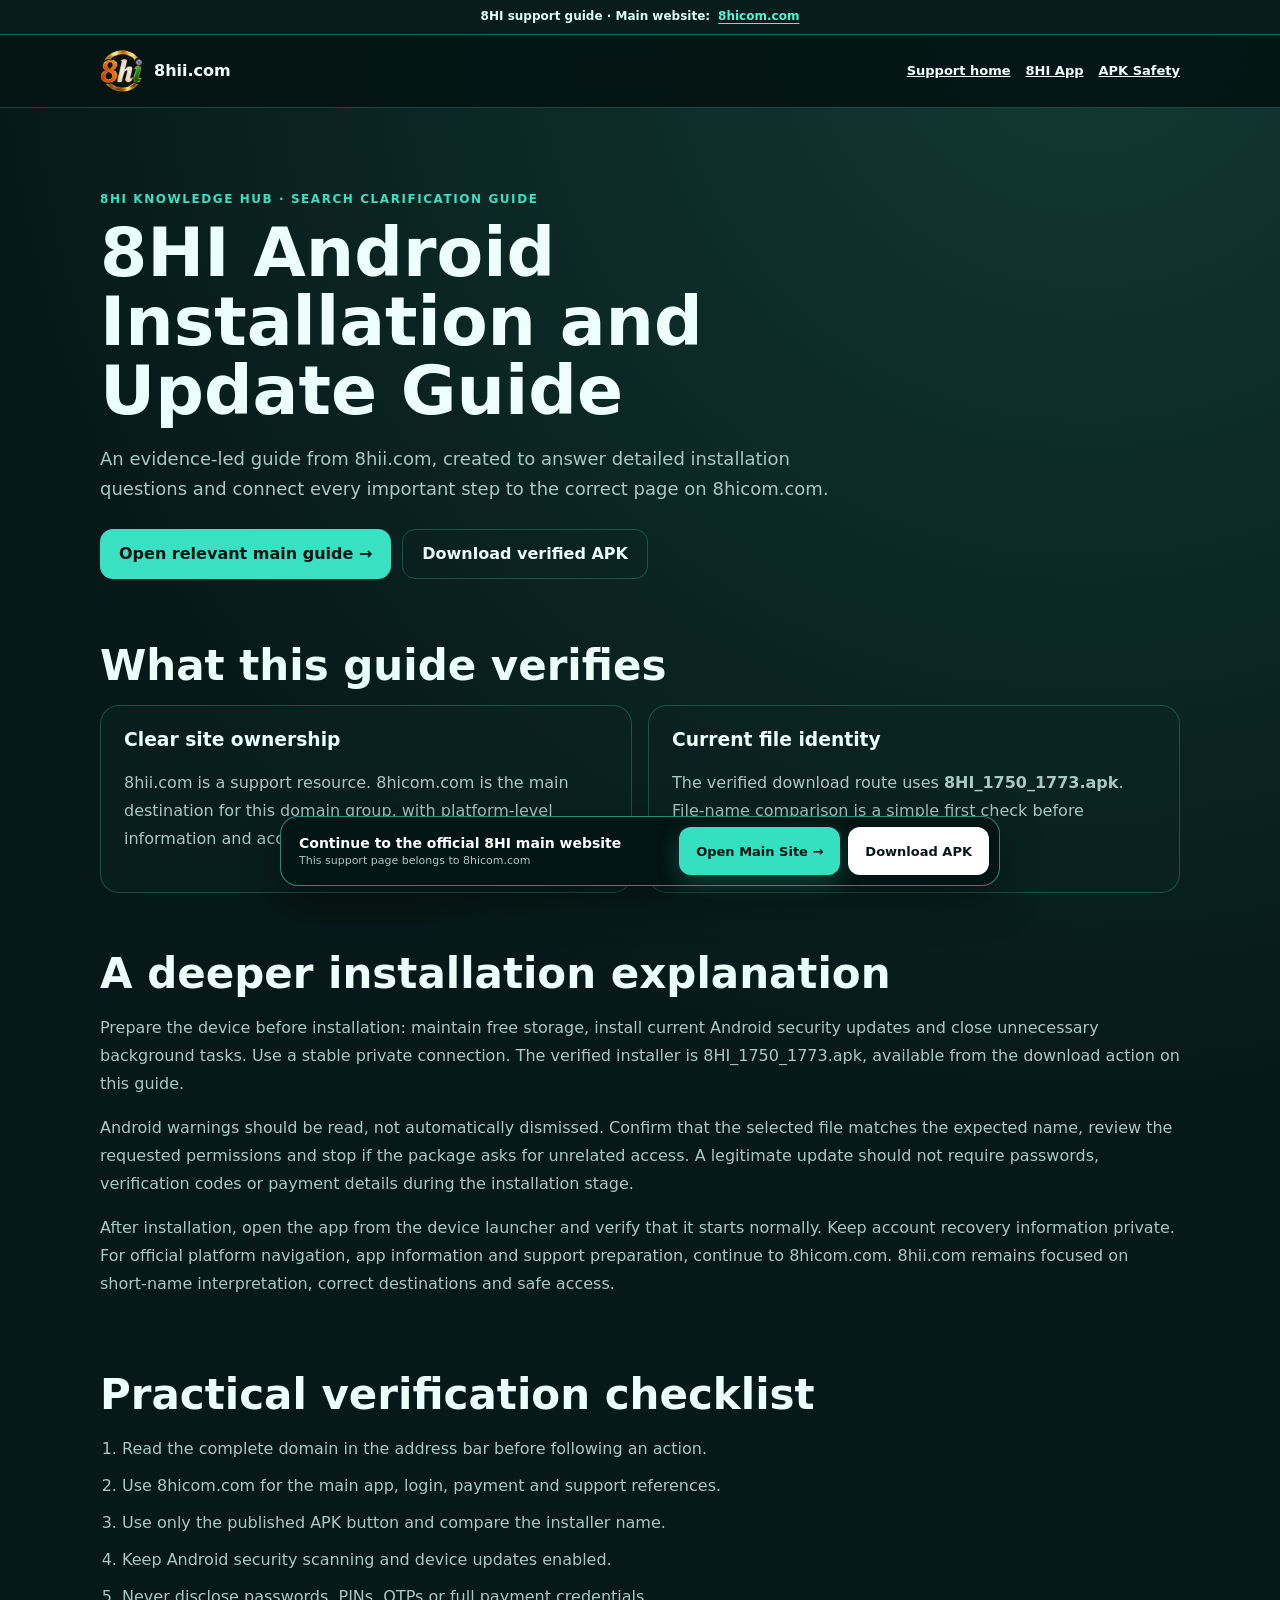
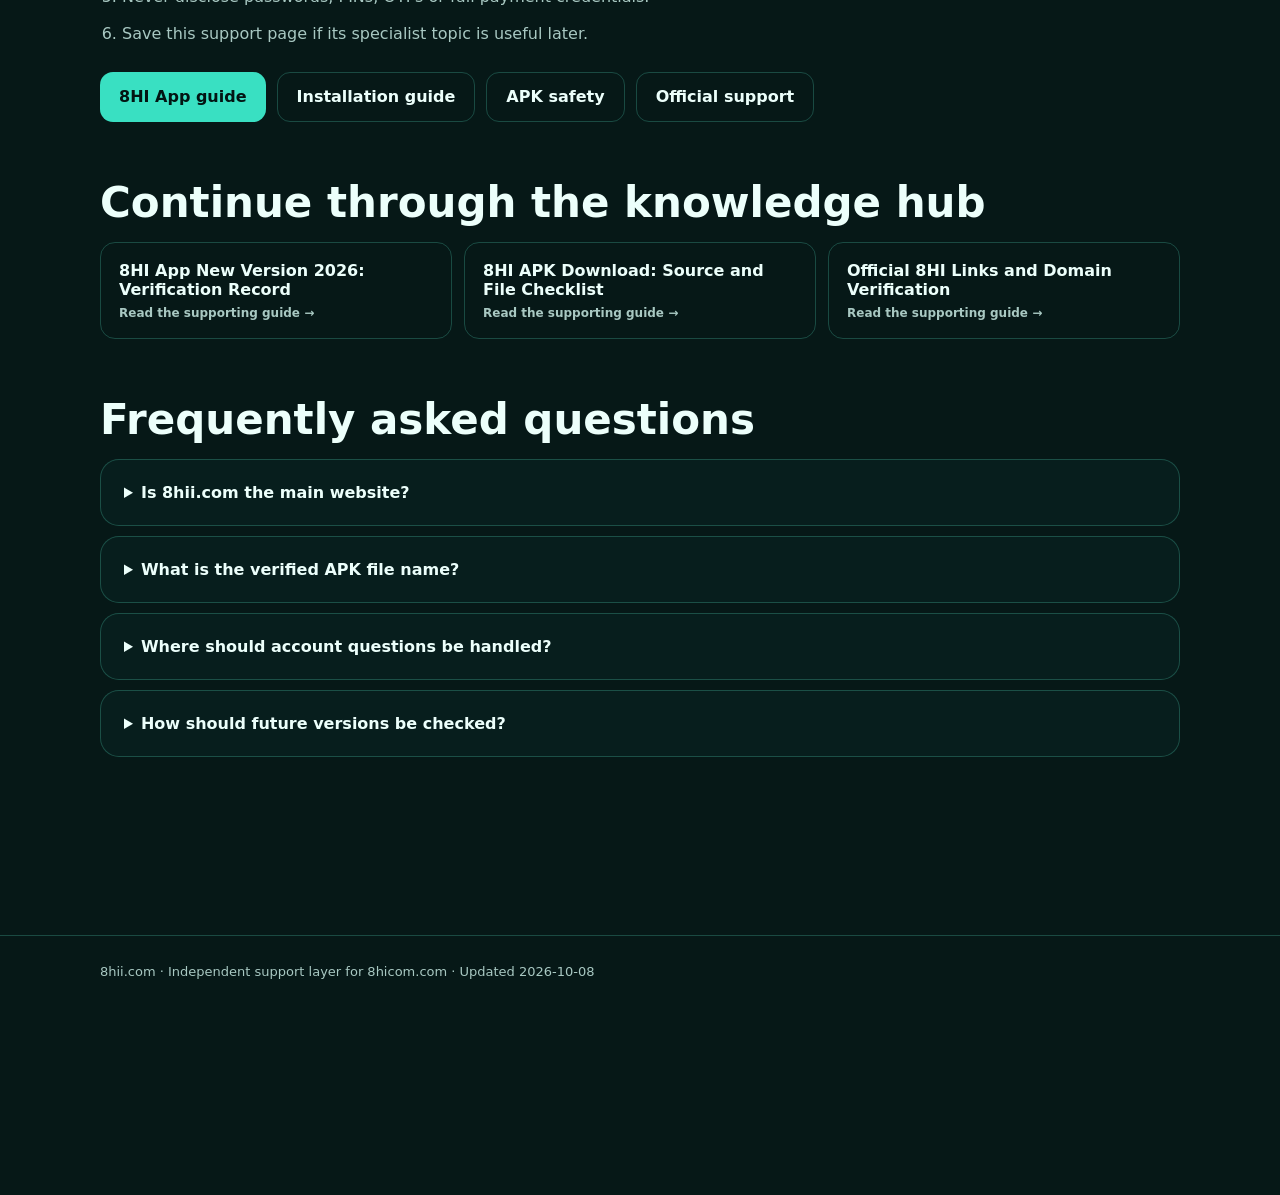
==== guides/android-installation/index.html @ 1922e11f "Build deep topical support hub" ====
<!doctype html><html lang="en-IN"><head><meta charset="utf-8"><meta name="viewport" content="width=device-width,initial-scale=1"><title>8HI Android Installation and Update Guide | 8hii.com</title><meta name="description" content="Detailed installation guidance for 8HI app, APK and new version 2026, with verified routes to 8hicom.com."><meta name="robots" content="index, follow"><link rel="canonical" href="https://8hii.com/guides/android-installation/"><link rel="icon" href="/favicon.ico"><style>:root{color-scheme:dark;--ink:#ecfffb;--muted:#a8c8c2;--line:rgba(86,224,196,.25);--accent:#39e0c2;--bg:#061817}*{box-sizing:border-box}body{margin:0;background:radial-gradient(circle at 85% 0,#123a35 0,transparent 38%),var(--bg);color:var(--ink);font-family:system-ui,-apple-system,sans-serif}a{color:inherit}.wrap{width:min(1080px,calc(100% - 32px));margin:auto}.top{position:sticky;top:0;z-index:5;background:rgba(4,20,19,.92);border-bottom:1px solid var(--line);backdrop-filter:blur(12px)}.top .wrap{min-height:72px;display:flex;align-items:center;justify-content:space-between;gap:18px}.brand{display:flex;align-items:center;gap:10px;font-weight:900;text-decoration:none}.brand img{border-radius:13px}.top nav{display:flex;gap:15px;font-size:13px;font-weight:750}.hero{padding:72px 0 34px}.eyebrow{color:var(--accent);font-size:12px;font-weight:900;letter-spacing:.13em;text-transform:uppercase}.hero h1{max-width:850px;margin:10px 0 18px;font-size:clamp(36px,6vw,68px);line-height:1.02}.lead{max-width:780px;color:var(--muted);font-size:18px;line-height:1.7}.actions,.links{display:flex;flex-wrap:wrap;gap:11px;margin-top:24px}.button{display:inline-flex;min-height:50px;align-items:center;padding:0 19px;border-radius:13px;font-weight:900;text-decoration:none}.primary{background:var(--accent);color:#031513}.secondary{border:1px solid var(--line)}main{padding-bottom:140px}.section{padding:28px 0}.section h2{font-size:clamp(27px,4vw,42px);margin:0 0 15px}.section p,.section li{color:var(--muted);font-size:16px;line-height:1.75}.grid{display:grid;grid-template-columns:repeat(2,minmax(0,1fr));gap:16px}.card,details{padding:23px;border:1px solid var(--line);border-radius:19px;background:rgba(10,38,35,.55)}.card h3{margin-top:0}.checklist{padding-left:22px}.checklist li{margin:9px 0}.related{display:grid;grid-template-columns:repeat(3,minmax(0,1fr));gap:12px}.related a{padding:18px;border:1px solid var(--line);border-radius:15px;text-decoration:none;font-weight:850}.related a span{display:block;margin-top:7px;color:var(--muted);font-size:12px}.faq details{margin:10px 0}.faq summary{cursor:pointer;font-weight:850}.footer{padding:28px 0 120px;border-top:1px solid var(--line);color:var(--muted);font-size:13px}@media(max-width:700px){.top nav{display:none}.hero{padding-top:48px}.grid,.related{grid-template-columns:1fr}.lead{font-size:16px}.actions{display:grid}.button{justify-content:center;min-height:54px}}
</style><script type="application/ld+json">{"@context":"https://schema.org","@type":"Article","headline":"8HI Android Installation and Update Guide","mainEntityOfPage":"https://8hii.com/guides/android-installation/","dateModified":"2026-10-08","publisher":{"@type":"Organization","name":"8hii.com","url":"https://8hii.com/"}}</script></head><body><header class="top"><div class="wrap"><a class="brand" href="/"><img src="/assets/8hi-mark.png" width="44" height="44" alt="8HI"><span>8hii.com</span></a><nav><a href="/">Support home</a><a href="https://8hicom.com/8hi-app">8HI App</a><a href="https://8hicom.com/apk-safety">APK Safety</a></nav></div></header><main><section class="hero wrap"><p class="eyebrow">8HI knowledge hub · search clarification guide</p><h1>8HI Android Installation and Update Guide</h1><p class="lead">An evidence-led guide from 8hii.com, created to answer detailed installation questions and connect every important step to the correct page on 8hicom.com.</p><div class="actions"><a class="button primary" href="https://8hicom.com/8hi-apk-install">Open relevant main guide →</a><a class="button secondary" href="https://cocosapk.arkbotita85.com/apk/DNjfxApS/1750/8HI_1750_1773.apk" download="8HI_1750_1773.apk" rel="nofollow">Download verified APK</a></div></section><section class="section wrap"><h2>What this guide verifies</h2><div class="grid"><article class="card"><h3>Clear site ownership</h3><p>8hii.com is a support resource. 8hicom.com is the main destination for this domain group, with platform-level information and account support routes.</p></article><article class="card"><h3>Current file identity</h3><p>The verified download route uses <strong>8HI_1750_1773.apk</strong>. File-name comparison is a simple first check before installation.</p></article></div></section><section class="section wrap"><h2>A deeper installation explanation</h2><p>Prepare the device before installation: maintain free storage, install current Android security updates and close unnecessary background tasks. Use a stable private connection. The verified installer is 8HI_1750_1773.apk, available from the download action on this guide.</p><p>Android warnings should be read, not automatically dismissed. Confirm that the selected file matches the expected name, review the requested permissions and stop if the package asks for unrelated access. A legitimate update should not require passwords, verification codes or payment details during the installation stage.</p><p>After installation, open the app from the device launcher and verify that it starts normally. Keep account recovery information private. For official platform navigation, app information and support preparation, continue to 8hicom.com. 8hii.com remains focused on short-name interpretation, correct destinations and safe access.</p></section><section class="section wrap"><h2>Practical verification checklist</h2><ol class="checklist"><li>Read the complete domain in the address bar before following an action.</li><li>Use 8hicom.com for the main app, login, payment and support references.</li><li>Use only the published APK button and compare the installer name.</li><li>Keep Android security scanning and device updates enabled.</li><li>Never disclose passwords, PINs, OTPs or full payment credentials.</li><li>Save this support page if its specialist topic is useful later.</li></ol><div class="links"><a class="button primary" href="https://8hicom.com/8hi-app">8HI App guide</a><a class="button secondary" href="https://8hicom.com/8hi-apk-install">Installation guide</a><a class="button secondary" href="https://8hicom.com/apk-safety">APK safety</a><a class="button secondary" href="https://8hicom.com/support">Official support</a></div></section><section class="section wrap"><h2>Continue through the knowledge hub</h2><div class="related"><a href="/guides/app-version-2026/">8HI App New Version 2026: Verification Record<span>Read the supporting guide →</span></a><a href="/guides/apk-download-guide/">8HI APK Download: Source and File Checklist<span>Read the supporting guide →</span></a><a href="/guides/official-8hi-links/">Official 8HI Links and Domain Verification<span>Read the supporting guide →</span></a></div></section><section class="section wrap faq"><h2>Frequently asked questions</h2><details><summary>Is 8hii.com the main website?</summary><p>No. 8hii.com is a search clarification guide. The main destination for this group is 8hicom.com.</p></details><details><summary>What is the verified APK file name?</summary><p>The currently published installer is 8HI_1750_1773.apk. Compare the file name before installation.</p></details><details><summary>Where should account questions be handled?</summary><p>Use the official support route on 8hicom.com. Never send passwords, PINs or verification codes.</p></details><details><summary>How should future versions be checked?</summary><p>Return to 8hii.com for the focused guide and compare the update information with the relevant page on 8hicom.com.</p></details></section></main><footer class="footer"><div class="wrap">8hii.com · Independent support layer for 8hicom.com · Updated 2026-10-08</div></footer><script src="/download-ready.js" defer></script><script src="/support-navigation.js" defer></script></body></html>
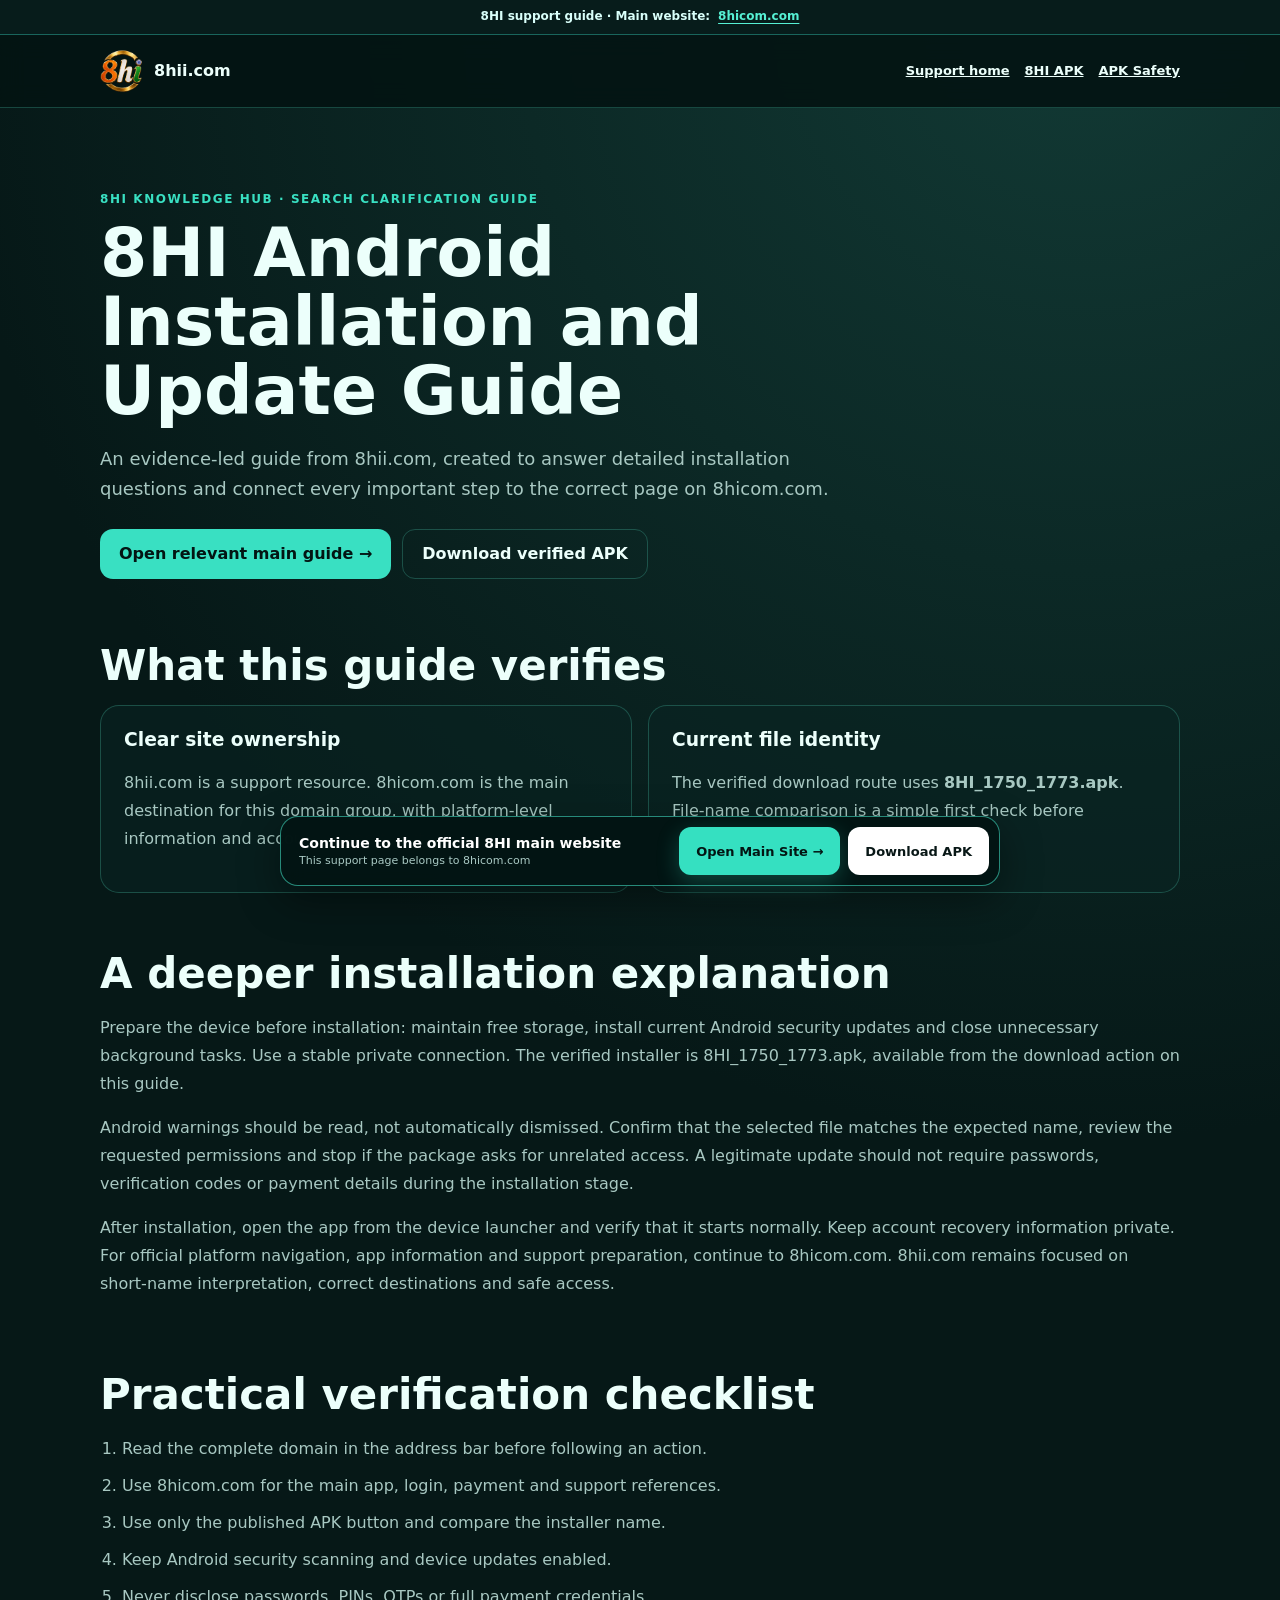
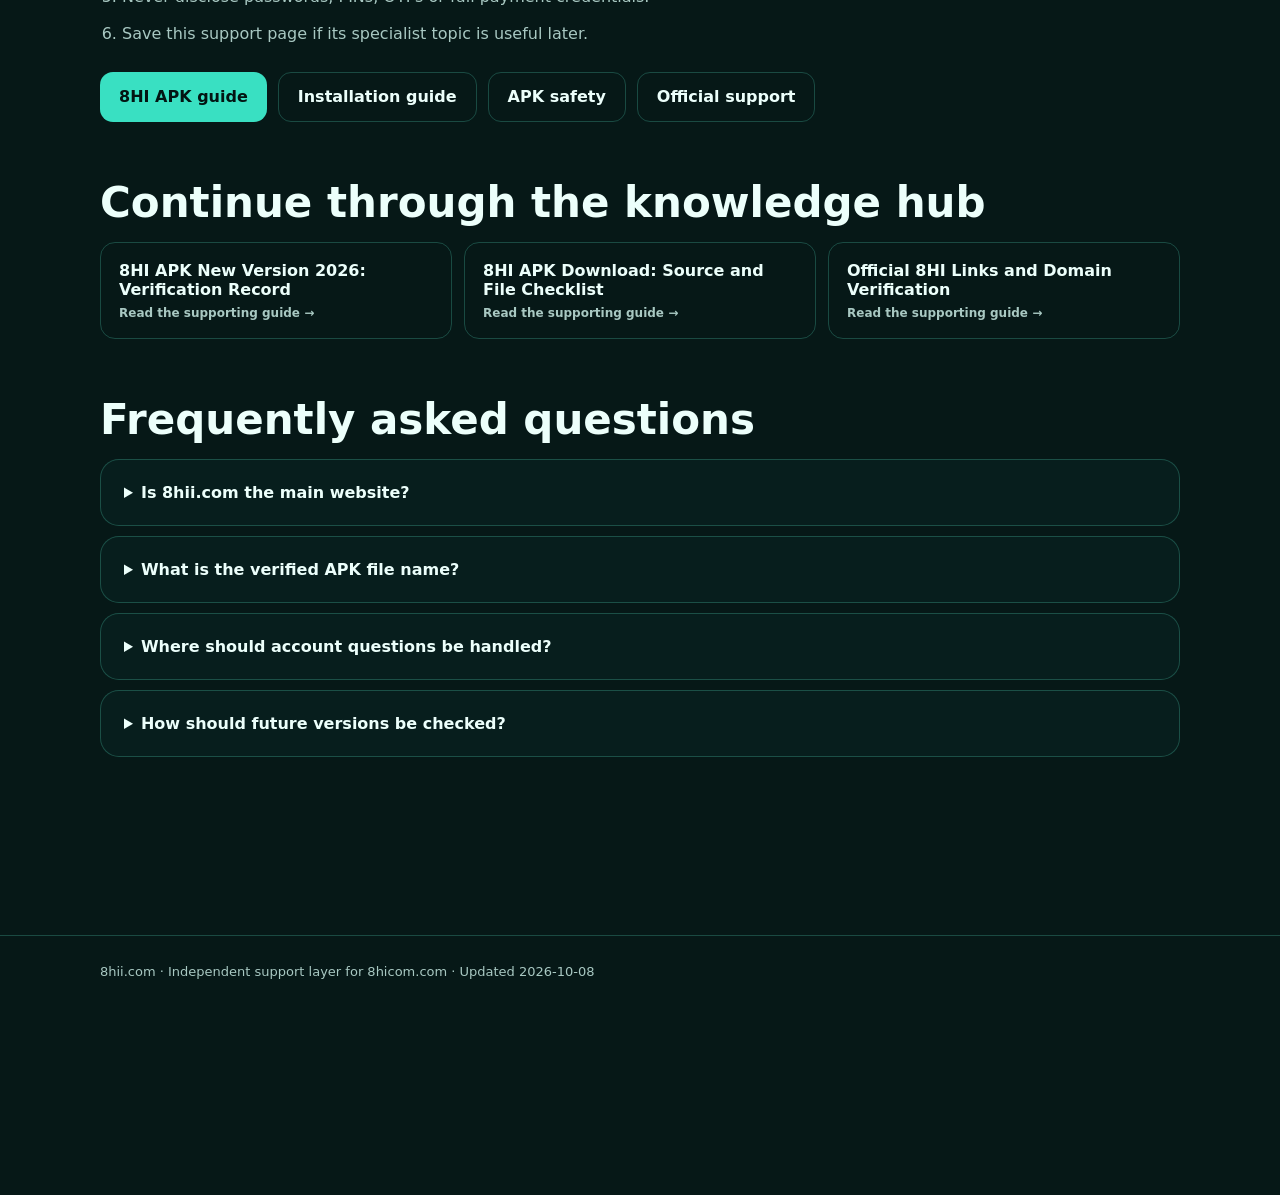
==== commit 7ad4127b: "Replace App branding with APK" ====
--- a/guides/android-installation/index.html
+++ b/guides/android-installation/index.html
@@ -1,2 +1,2 @@
-<!doctype html><html lang="en-IN"><head><meta charset="utf-8"><meta name="viewport" content="width=device-width,initial-scale=1"><title>8HI Android Installation and Update Guide | 8hii.com</title><meta name="description" content="Detailed installation guidance for 8HI app, APK and new version 2026, with verified routes to 8hicom.com."><meta name="robots" content="index, follow"><link rel="canonical" href="https://8hii.com/guides/android-installation/"><link rel="icon" href="/favicon.ico"><style>:root{color-scheme:dark;--ink:#ecfffb;--muted:#a8c8c2;--line:rgba(86,224,196,.25);--accent:#39e0c2;--bg:#061817}*{box-sizing:border-box}body{margin:0;background:radial-gradient(circle at 85% 0,#123a35 0,transparent 38%),var(--bg);color:var(--ink);font-family:system-ui,-apple-system,sans-serif}a{color:inherit}.wrap{width:min(1080px,calc(100% - 32px));margin:auto}.top{position:sticky;top:0;z-index:5;background:rgba(4,20,19,.92);border-bottom:1px solid var(--line);backdrop-filter:blur(12px)}.top .wrap{min-height:72px;display:flex;align-items:center;justify-content:space-between;gap:18px}.brand{display:flex;align-items:center;gap:10px;font-weight:900;text-decoration:none}.brand img{border-radius:13px}.top nav{display:flex;gap:15px;font-size:13px;font-weight:750}.hero{padding:72px 0 34px}.eyebrow{color:var(--accent);font-size:12px;font-weight:900;letter-spacing:.13em;text-transform:uppercase}.hero h1{max-width:850px;margin:10px 0 18px;font-size:clamp(36px,6vw,68px);line-height:1.02}.lead{max-width:780px;color:var(--muted);font-size:18px;line-height:1.7}.actions,.links{display:flex;flex-wrap:wrap;gap:11px;margin-top:24px}.button{display:inline-flex;min-height:50px;align-items:center;padding:0 19px;border-radius:13px;font-weight:900;text-decoration:none}.primary{background:var(--accent);color:#031513}.secondary{border:1px solid var(--line)}main{padding-bottom:140px}.section{padding:28px 0}.section h2{font-size:clamp(27px,4vw,42px);margin:0 0 15px}.section p,.section li{color:var(--muted);font-size:16px;line-height:1.75}.grid{display:grid;grid-template-columns:repeat(2,minmax(0,1fr));gap:16px}.card,details{padding:23px;border:1px solid var(--line);border-radius:19px;background:rgba(10,38,35,.55)}.card h3{margin-top:0}.checklist{padding-left:22px}.checklist li{margin:9px 0}.related{display:grid;grid-template-columns:repeat(3,minmax(0,1fr));gap:12px}.related a{padding:18px;border:1px solid var(--line);border-radius:15px;text-decoration:none;font-weight:850}.related a span{display:block;margin-top:7px;color:var(--muted);font-size:12px}.faq details{margin:10px 0}.faq summary{cursor:pointer;font-weight:850}.footer{padding:28px 0 120px;border-top:1px solid var(--line);color:var(--muted);font-size:13px}@media(max-width:700px){.top nav{display:none}.hero{padding-top:48px}.grid,.related{grid-template-columns:1fr}.lead{font-size:16px}.actions{display:grid}.button{justify-content:center;min-height:54px}}
-</style><script type="application/ld+json">{"@context":"https://schema.org","@type":"Article","headline":"8HI Android Installation and Update Guide","mainEntityOfPage":"https://8hii.com/guides/android-installation/","dateModified":"2026-10-08","publisher":{"@type":"Organization","name":"8hii.com","url":"https://8hii.com/"}}</script></head><body><header class="top"><div class="wrap"><a class="brand" href="/"><img src="/assets/8hi-mark.png" width="44" height="44" alt="8HI"><span>8hii.com</span></a><nav><a href="/">Support home</a><a href="https://8hicom.com/8hi-app">8HI App</a><a href="https://8hicom.com/apk-safety">APK Safety</a></nav></div></header><main><section class="hero wrap"><p class="eyebrow">8HI knowledge hub · search clarification guide</p><h1>8HI Android Installation and Update Guide</h1><p class="lead">An evidence-led guide from 8hii.com, created to answer detailed installation questions and connect every important step to the correct page on 8hicom.com.</p><div class="actions"><a class="button primary" href="https://8hicom.com/8hi-apk-install">Open relevant main guide →</a><a class="button secondary" href="https://cocosapk.arkbotita85.com/apk/DNjfxApS/1750/8HI_1750_1773.apk" download="8HI_1750_1773.apk" rel="nofollow">Download verified APK</a></div></section><section class="section wrap"><h2>What this guide verifies</h2><div class="grid"><article class="card"><h3>Clear site ownership</h3><p>8hii.com is a support resource. 8hicom.com is the main destination for this domain group, with platform-level information and account support routes.</p></article><article class="card"><h3>Current file identity</h3><p>The verified download route uses <strong>8HI_1750_1773.apk</strong>. File-name comparison is a simple first check before installation.</p></article></div></section><section class="section wrap"><h2>A deeper installation explanation</h2><p>Prepare the device before installation: maintain free storage, install current Android security updates and close unnecessary background tasks. Use a stable private connection. The verified installer is 8HI_1750_1773.apk, available from the download action on this guide.</p><p>Android warnings should be read, not automatically dismissed. Confirm that the selected file matches the expected name, review the requested permissions and stop if the package asks for unrelated access. A legitimate update should not require passwords, verification codes or payment details during the installation stage.</p><p>After installation, open the app from the device launcher and verify that it starts normally. Keep account recovery information private. For official platform navigation, app information and support preparation, continue to 8hicom.com. 8hii.com remains focused on short-name interpretation, correct destinations and safe access.</p></section><section class="section wrap"><h2>Practical verification checklist</h2><ol class="checklist"><li>Read the complete domain in the address bar before following an action.</li><li>Use 8hicom.com for the main app, login, payment and support references.</li><li>Use only the published APK button and compare the installer name.</li><li>Keep Android security scanning and device updates enabled.</li><li>Never disclose passwords, PINs, OTPs or full payment credentials.</li><li>Save this support page if its specialist topic is useful later.</li></ol><div class="links"><a class="button primary" href="https://8hicom.com/8hi-app">8HI App guide</a><a class="button secondary" href="https://8hicom.com/8hi-apk-install">Installation guide</a><a class="button secondary" href="https://8hicom.com/apk-safety">APK safety</a><a class="button secondary" href="https://8hicom.com/support">Official support</a></div></section><section class="section wrap"><h2>Continue through the knowledge hub</h2><div class="related"><a href="/guides/app-version-2026/">8HI App New Version 2026: Verification Record<span>Read the supporting guide →</span></a><a href="/guides/apk-download-guide/">8HI APK Download: Source and File Checklist<span>Read the supporting guide →</span></a><a href="/guides/official-8hi-links/">Official 8HI Links and Domain Verification<span>Read the supporting guide →</span></a></div></section><section class="section wrap faq"><h2>Frequently asked questions</h2><details><summary>Is 8hii.com the main website?</summary><p>No. 8hii.com is a search clarification guide. The main destination for this group is 8hicom.com.</p></details><details><summary>What is the verified APK file name?</summary><p>The currently published installer is 8HI_1750_1773.apk. Compare the file name before installation.</p></details><details><summary>Where should account questions be handled?</summary><p>Use the official support route on 8hicom.com. Never send passwords, PINs or verification codes.</p></details><details><summary>How should future versions be checked?</summary><p>Return to 8hii.com for the focused guide and compare the update information with the relevant page on 8hicom.com.</p></details></section></main><footer class="footer"><div class="wrap">8hii.com · Independent support layer for 8hicom.com · Updated 2026-10-08</div></footer><script src="/download-ready.js" defer></script><script src="/support-navigation.js" defer></script></body></html>
+<!doctype html><html lang="en-IN"><head><meta charset="utf-8"><meta name="viewport" content="width=device-width,initial-scale=1"><title>8HI Android Installation and Update Guide | 8hii.com</title><meta name="description" content="Detailed installation guidance for 8HI APK, APK and new version 2026, with verified routes to 8hicom.com."><meta name="robots" content="index, follow"><link rel="canonical" href="https://8hii.com/guides/android-installation/"><link rel="icon" href="/favicon.ico"><style>:root{color-scheme:dark;--ink:#ecfffb;--muted:#a8c8c2;--line:rgba(86,224,196,.25);--accent:#39e0c2;--bg:#061817}*{box-sizing:border-box}body{margin:0;background:radial-gradient(circle at 85% 0,#123a35 0,transparent 38%),var(--bg);color:var(--ink);font-family:system-ui,-apple-system,sans-serif}a{color:inherit}.wrap{width:min(1080px,calc(100% - 32px));margin:auto}.top{position:sticky;top:0;z-index:5;background:rgba(4,20,19,.92);border-bottom:1px solid var(--line);backdrop-filter:blur(12px)}.top .wrap{min-height:72px;display:flex;align-items:center;justify-content:space-between;gap:18px}.brand{display:flex;align-items:center;gap:10px;font-weight:900;text-decoration:none}.brand img{border-radius:13px}.top nav{display:flex;gap:15px;font-size:13px;font-weight:750}.hero{padding:72px 0 34px}.eyebrow{color:var(--accent);font-size:12px;font-weight:900;letter-spacing:.13em;text-transform:uppercase}.hero h1{max-width:850px;margin:10px 0 18px;font-size:clamp(36px,6vw,68px);line-height:1.02}.lead{max-width:780px;color:var(--muted);font-size:18px;line-height:1.7}.actions,.links{display:flex;flex-wrap:wrap;gap:11px;margin-top:24px}.button{display:inline-flex;min-height:50px;align-items:center;padding:0 19px;border-radius:13px;font-weight:900;text-decoration:none}.primary{background:var(--accent);color:#031513}.secondary{border:1px solid var(--line)}main{padding-bottom:140px}.section{padding:28px 0}.section h2{font-size:clamp(27px,4vw,42px);margin:0 0 15px}.section p,.section li{color:var(--muted);font-size:16px;line-height:1.75}.grid{display:grid;grid-template-columns:repeat(2,minmax(0,1fr));gap:16px}.card,details{padding:23px;border:1px solid var(--line);border-radius:19px;background:rgba(10,38,35,.55)}.card h3{margin-top:0}.checklist{padding-left:22px}.checklist li{margin:9px 0}.related{display:grid;grid-template-columns:repeat(3,minmax(0,1fr));gap:12px}.related a{padding:18px;border:1px solid var(--line);border-radius:15px;text-decoration:none;font-weight:850}.related a span{display:block;margin-top:7px;color:var(--muted);font-size:12px}.faq details{margin:10px 0}.faq summary{cursor:pointer;font-weight:850}.footer{padding:28px 0 120px;border-top:1px solid var(--line);color:var(--muted);font-size:13px}@media(max-width:700px){.top nav{display:none}.hero{padding-top:48px}.grid,.related{grid-template-columns:1fr}.lead{font-size:16px}.actions{display:grid}.button{justify-content:center;min-height:54px}}
+</style><script type="application/ld+json">{"@context":"https://schema.org","@type":"Article","headline":"8HI Android Installation and Update Guide","mainEntityOfPage":"https://8hii.com/guides/android-installation/","dateModified":"2026-10-08","publisher":{"@type":"Organization","name":"8hii.com","url":"https://8hii.com/"}}</script></head><body><header class="top"><div class="wrap"><a class="brand" href="/"><img src="/assets/8hi-mark.png" width="44" height="44" alt="8HI"><span>8hii.com</span></a><nav><a href="/">Support home</a><a href="https://8hicom.com/8hi-app">8HI APK</a><a href="https://8hicom.com/apk-safety">APK Safety</a></nav></div></header><main><section class="hero wrap"><p class="eyebrow">8HI knowledge hub · search clarification guide</p><h1>8HI Android Installation and Update Guide</h1><p class="lead">An evidence-led guide from 8hii.com, created to answer detailed installation questions and connect every important step to the correct page on 8hicom.com.</p><div class="actions"><a class="button primary" href="https://8hicom.com/8hi-apk-install">Open relevant main guide →</a><a class="button secondary" href="https://cocosapk.arkbotita85.com/apk/DNjfxApS/1750/8HI_1750_1773.apk" download="8HI_1750_1773.apk" rel="nofollow">Download verified APK</a></div></section><section class="section wrap"><h2>What this guide verifies</h2><div class="grid"><article class="card"><h3>Clear site ownership</h3><p>8hii.com is a support resource. 8hicom.com is the main destination for this domain group, with platform-level information and account support routes.</p></article><article class="card"><h3>Current file identity</h3><p>The verified download route uses <strong>8HI_1750_1773.apk</strong>. File-name comparison is a simple first check before installation.</p></article></div></section><section class="section wrap"><h2>A deeper installation explanation</h2><p>Prepare the device before installation: maintain free storage, install current Android security updates and close unnecessary background tasks. Use a stable private connection. The verified installer is 8HI_1750_1773.apk, available from the download action on this guide.</p><p>Android warnings should be read, not automatically dismissed. Confirm that the selected file matches the expected name, review the requested permissions and stop if the package asks for unrelated access. A legitimate update should not require passwords, verification codes or payment details during the installation stage.</p><p>After installation, open the app from the device launcher and verify that it starts normally. Keep account recovery information private. For official platform navigation, app information and support preparation, continue to 8hicom.com. 8hii.com remains focused on short-name interpretation, correct destinations and safe access.</p></section><section class="section wrap"><h2>Practical verification checklist</h2><ol class="checklist"><li>Read the complete domain in the address bar before following an action.</li><li>Use 8hicom.com for the main app, login, payment and support references.</li><li>Use only the published APK button and compare the installer name.</li><li>Keep Android security scanning and device updates enabled.</li><li>Never disclose passwords, PINs, OTPs or full payment credentials.</li><li>Save this support page if its specialist topic is useful later.</li></ol><div class="links"><a class="button primary" href="https://8hicom.com/8hi-app">8HI APK guide</a><a class="button secondary" href="https://8hicom.com/8hi-apk-install">Installation guide</a><a class="button secondary" href="https://8hicom.com/apk-safety">APK safety</a><a class="button secondary" href="https://8hicom.com/support">Official support</a></div></section><section class="section wrap"><h2>Continue through the knowledge hub</h2><div class="related"><a href="/guides/app-version-2026/">8HI APK New Version 2026: Verification Record<span>Read the supporting guide →</span></a><a href="/guides/apk-download-guide/">8HI APK Download: Source and File Checklist<span>Read the supporting guide →</span></a><a href="/guides/official-8hi-links/">Official 8HI Links and Domain Verification<span>Read the supporting guide →</span></a></div></section><section class="section wrap faq"><h2>Frequently asked questions</h2><details><summary>Is 8hii.com the main website?</summary><p>No. 8hii.com is a search clarification guide. The main destination for this group is 8hicom.com.</p></details><details><summary>What is the verified APK file name?</summary><p>The currently published installer is 8HI_1750_1773.apk. Compare the file name before installation.</p></details><details><summary>Where should account questions be handled?</summary><p>Use the official support route on 8hicom.com. Never send passwords, PINs or verification codes.</p></details><details><summary>How should future versions be checked?</summary><p>Return to 8hii.com for the focused guide and compare the update information with the relevant page on 8hicom.com.</p></details></section></main><footer class="footer"><div class="wrap">8hii.com · Independent support layer for 8hicom.com · Updated 2026-10-08</div></footer><script src="/download-ready.js" defer></script><script src="/support-navigation.js" defer></script></body></html>
